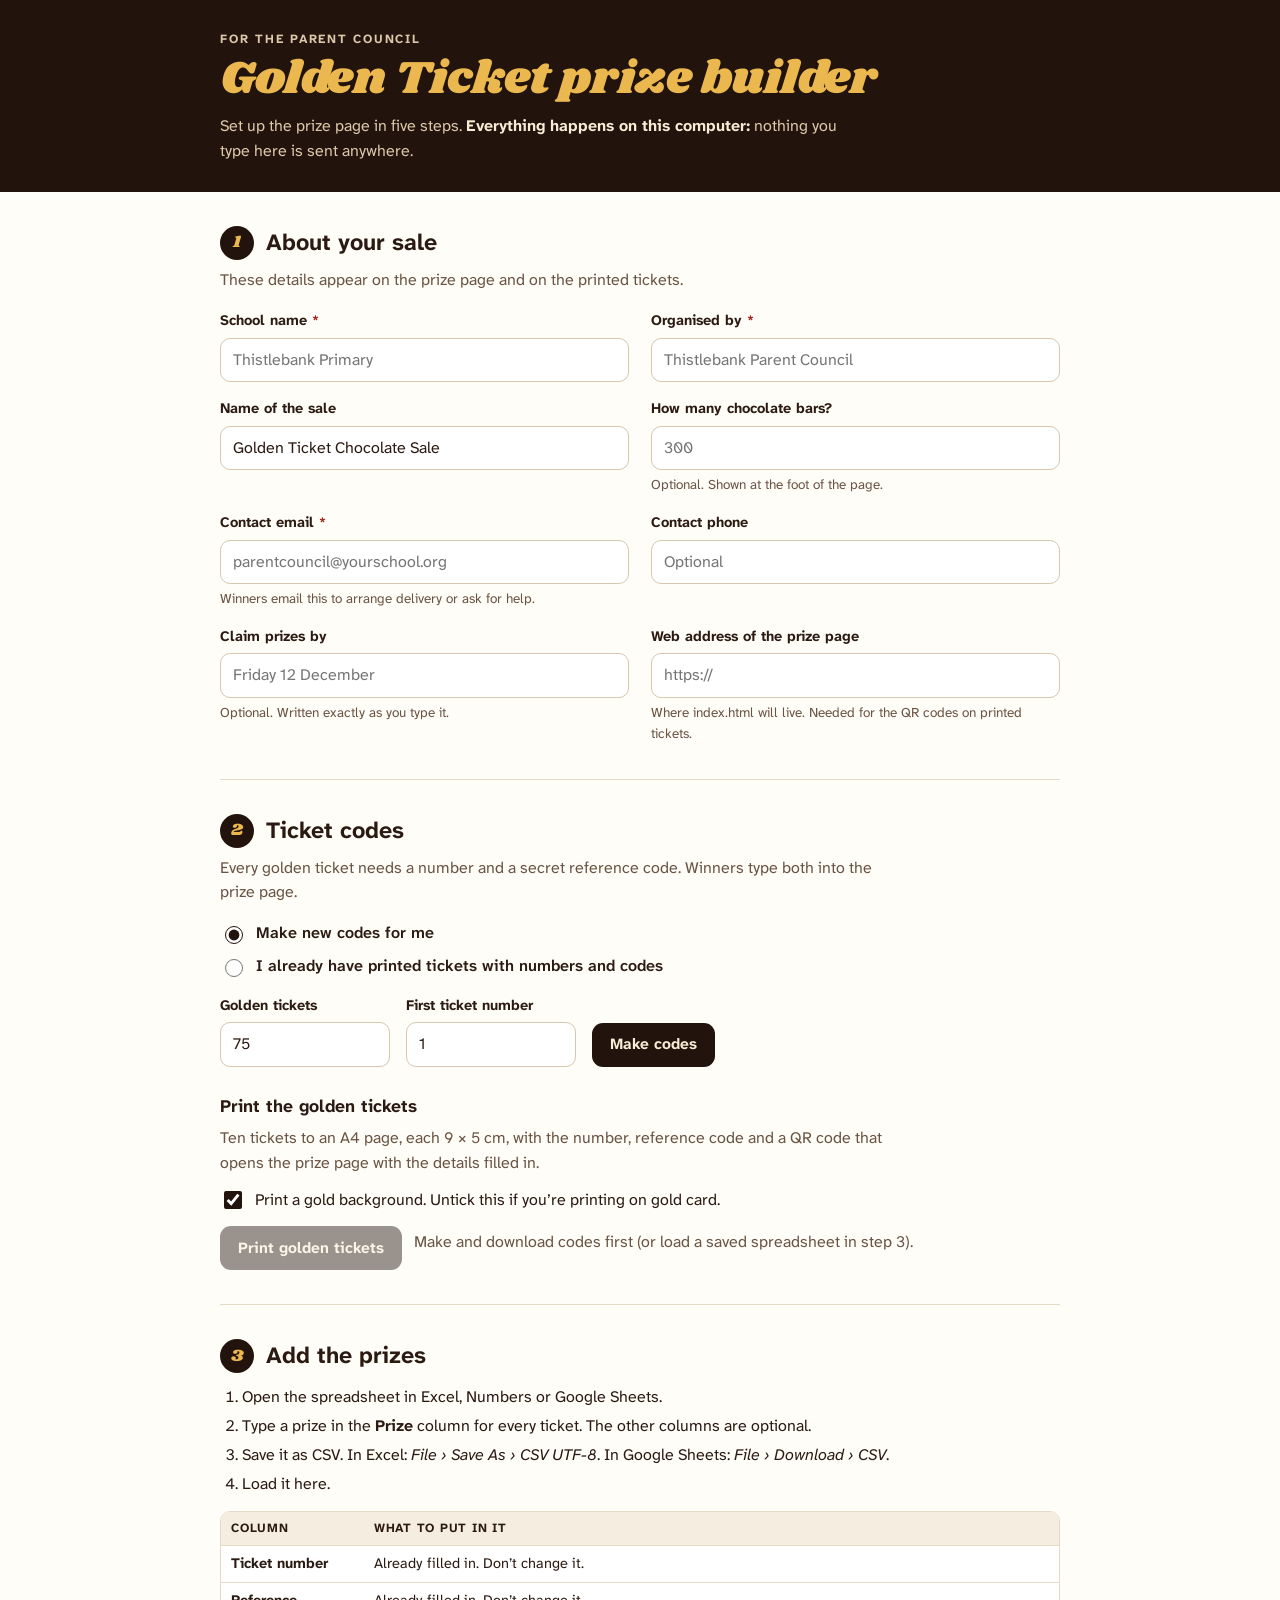
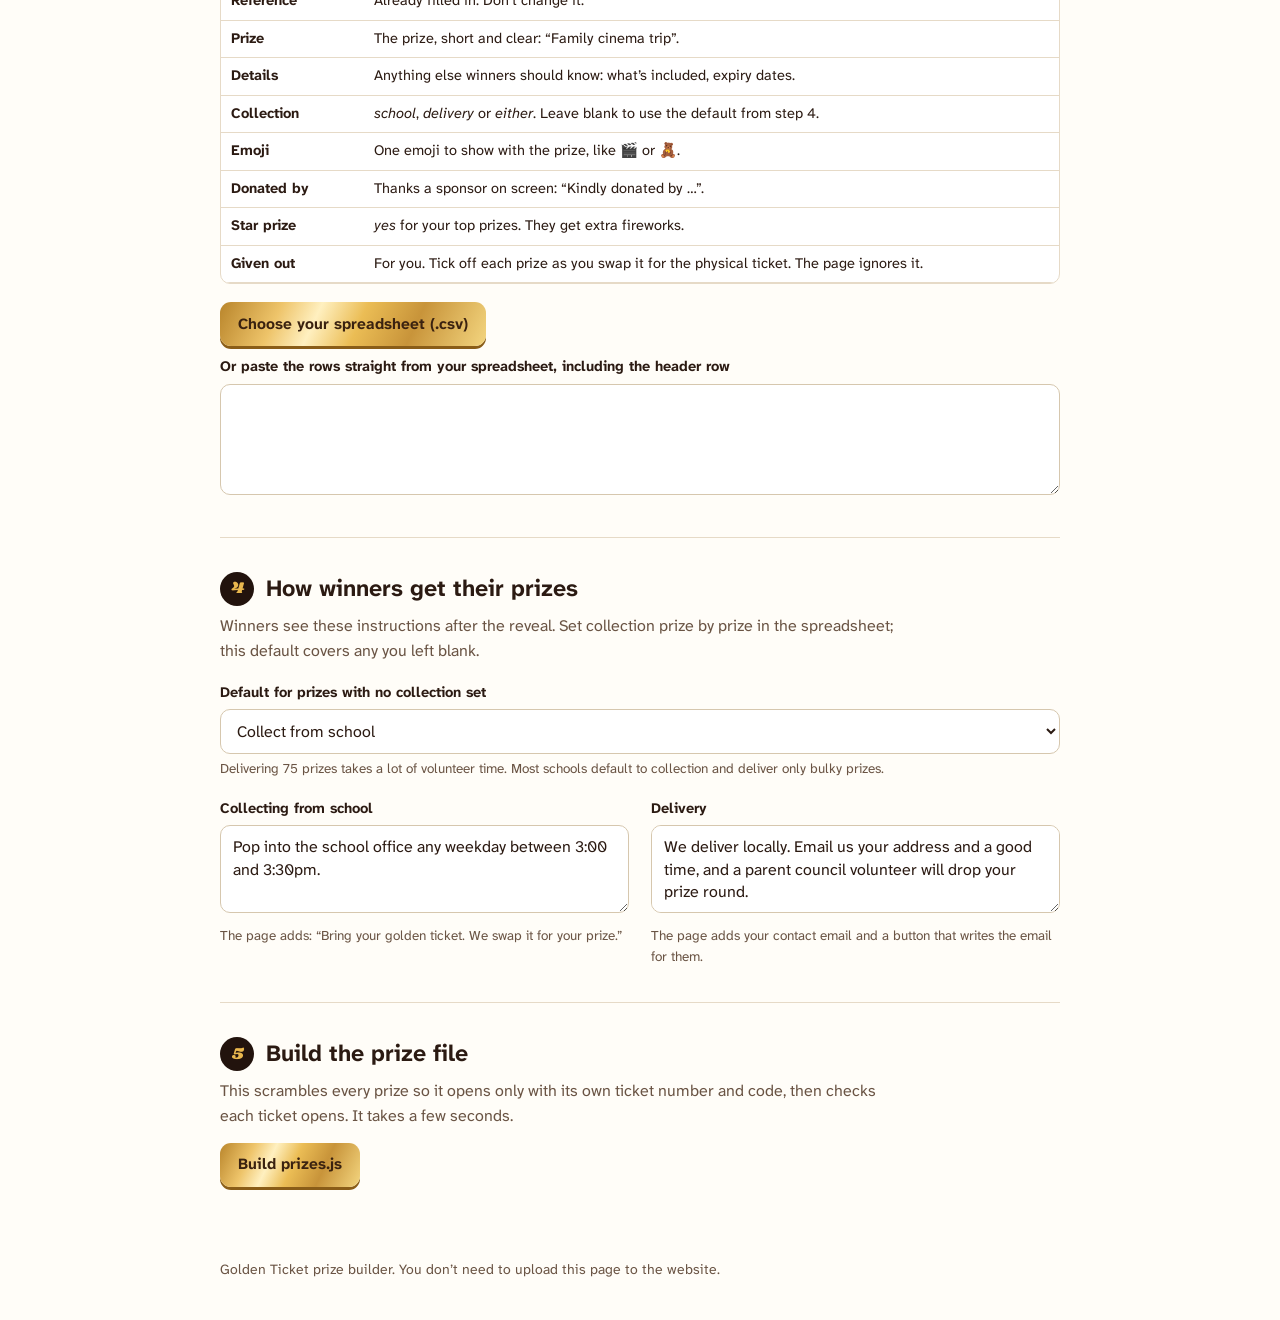
==== golden-ticket/admin.html @ 1c59f761 "Add golden ticket prize page for the chocolate sale fundraiser Winners enter their name, ticket numb" ====
<!doctype html>
<html lang="en-GB">
<head>
<meta charset="utf-8">
<meta name="viewport" content="width=device-width, initial-scale=1">
<title>Golden Ticket Prize Builder</title>
<meta name="robots" content="noindex">
<link rel="icon" href="data:image/svg+xml,%3Csvg xmlns='http://www.w3.org/2000/svg' viewBox='0 0 32 32'%3E%3Crect x='1' y='8' width='30' height='16' rx='3' fill='%23eab84e'/%3E%3Cpath d='M22 9v14' stroke='%235a330c' stroke-width='1.5' stroke-dasharray='2 2'/%3E%3C/svg%3E">
<link rel="preconnect" href="https://fonts.googleapis.com">
<link rel="preconnect" href="https://fonts.gstatic.com" crossorigin>
<link rel="stylesheet" href="https://fonts.googleapis.com/css2?family=Atkinson+Hyperlegible+Mono:wght@400;600&family=Atkinson+Hyperlegible+Next:wght@400;600;700&family=Shrikhand&display=swap">
<style>
  :root {
    color-scheme: light;
    --ink: #2b1a12;
    --ink-2: #6a5444;
    --line: #e6dac7;
    --paper: #fffdf8;
    --panel: #f5eddf;
    --cocoa: #22130d;
    --gold: #eab84e;
    --cream: #f8ecd4;
    --ok: #17705e;
    --bad: #a3261a;
    --warn: #875400;
    --foil: linear-gradient(115deg, #b9852b 0%, #eec46a 22%, #fff0c0 36%, #ebbd55 52%, #c8943a 72%, #f3d57f 100%);
    --font-display: "Shrikhand", "Cooper Black", Georgia, serif;
    --font-body: "Atkinson Hyperlegible Next", "Atkinson Hyperlegible", system-ui, -apple-system, "Segoe UI", Roboto, sans-serif;
    --font-mono: "Atkinson Hyperlegible Mono", ui-monospace, "SF Mono", Menlo, Consolas, monospace;
  }
  [hidden] { display: none !important; }
  * { box-sizing: border-box; }
  body { margin: 0; background: var(--paper); color: var(--ink); font: 400 16px/1.55 var(--font-body); -webkit-font-smoothing: antialiased; }
  .wrap { max-width: 880px; margin: 0 auto; padding-inline: 20px; }
  :focus-visible { outline: 3px solid #b8862b; outline-offset: 2px; }
  a { color: inherit; }

  .top { background: var(--cocoa); color: var(--cream); padding-block: 30px 28px; }
  .kicker { margin: 0; font-size: 12.5px; font-weight: 700; letter-spacing: 0.14em; text-transform: uppercase; color: var(--gold); }
  h1 { margin: 6px 0 10px; font: 400 clamp(2rem, 5.5vw, 2.9rem)/1.05 var(--font-display); color: var(--gold); }
  .top p { margin: 0; max-width: 62ch; color: #dcc9aa; }
  .top strong { color: var(--cream); }

  .step { padding-block: 34px; border-bottom: 1px solid var(--line); }
  .step:last-of-type { border-bottom: 0; }
  .step h2 { display: flex; align-items: center; gap: 12px; margin: 0 0 8px; font: 700 1.45rem/1.2 var(--font-body); }
  .num { flex: none; display: inline-grid; place-items: center; width: 34px; height: 34px; border-radius: 50%; background: var(--cocoa); color: var(--gold); font: 400 17px/1 var(--font-display); }
  .step > p, .intro-text { margin: 0 0 12px; max-width: 68ch; color: var(--ink-2); }
  h3 { margin: 26px 0 6px; font-size: 1.1rem; }

  .grid2 { display: grid; grid-template-columns: repeat(auto-fit, minmax(min(100%, 300px), 1fr)); gap: 16px 22px; margin-top: 18px; }
  .field { display: block; }
  .field > span { display: block; margin-bottom: 5px; font-size: 14.5px; font-weight: 700; }
  .field small { display: block; margin-top: 5px; font-size: 13.5px; color: var(--ink-2); }
  .req { color: var(--bad); }
  input[type="text"], input[type="email"], input[type="number"], input[type="url"], select, textarea {
    width: 100%;
    padding: 10px 12px;
    border: 1.5px solid #d6c7ae;
    border-radius: 10px;
    background: #fff;
    color: var(--ink);
    font: 400 16px/1.4 var(--font-body);
  }
  textarea { min-height: 88px; resize: vertical; }
  input:focus, select:focus, textarea:focus { outline: none; border-color: var(--cocoa); box-shadow: 0 0 0 3px rgba(184, 134, 43, 0.3); }
  .inline { display: flex; flex-wrap: wrap; align-items: flex-end; gap: 12px 16px; margin-top: 16px; }
  .inline .field { width: 170px; }

  .choice { display: grid; gap: 8px; margin-top: 16px; }
  .choice label { display: flex; align-items: center; gap: 10px; font-weight: 600; cursor: pointer; }
  .choice input { width: 18px; height: 18px; accent-color: var(--cocoa); }
  .check { display: flex; align-items: flex-start; gap: 10px; margin-top: 12px; cursor: pointer; }
  .check input { width: 18px; height: 18px; margin-top: 3px; accent-color: var(--cocoa); }

  .btn {
    display: inline-flex;
    align-items: center;
    justify-content: center;
    gap: 8px;
    min-height: 44px;
    padding: 10px 18px;
    border: 0;
    border-radius: 11px;
    font: 700 15.5px/1.2 var(--font-body);
    cursor: pointer;
  }
  .btn-gold { background: var(--foil); color: #3a2210; box-shadow: 0 3px 0 #8a5d18; }
  .btn-gold:active { transform: translateY(2px); box-shadow: 0 1px 0 #8a5d18; }
  .btn-dark { background: var(--cocoa); color: var(--cream); }
  .btn-plain { background: #fff; color: var(--ink); border: 1.5px solid #d6c7ae; }
  .btn[disabled] { opacity: 0.45; cursor: not-allowed; box-shadow: none; transform: none; }
  .btn-row { display: flex; flex-wrap: wrap; align-items: center; gap: 10px 12px; margin-top: 14px; }

  .callout { margin-top: 14px; padding: 12px 14px; border-radius: 10px; font-size: 15px; max-width: 70ch; }
  .callout p { margin: 0; }
  .callout p + p { margin-top: 6px; }
  .callout-warn { background: #fff3d1; border: 1px solid #efd17f; }
  .callout-ok { background: #e3f4ee; border: 1px solid #a9dccb; color: #0f4d40; }
  .callout-bad { background: #fde8e4; border: 1px solid #f2b3a8; color: #7c1d12; }
  .callout ul { margin: 6px 0 0; padding-left: 20px; }

  .codes-preview { display: flex; flex-wrap: wrap; gap: 6px; margin-top: 12px; }
  .codes-preview span { padding: 4px 9px; border-radius: 7px; background: var(--panel); font: 600 14px/1.3 var(--font-mono); letter-spacing: 0.04em; }

  .howto { margin: 12px 0 0; padding-left: 22px; max-width: 68ch; }
  .howto li + li { margin-top: 4px; }
  .table-wrap { margin-top: 14px; overflow: auto; max-height: 420px; border: 1px solid var(--line); border-radius: 10px; background: #fff; }
  table { width: 100%; border-collapse: collapse; font-size: 14.5px; }
  th, td { padding: 7px 10px; text-align: left; vertical-align: top; border-bottom: 1px solid var(--line); }
  th { position: sticky; top: 0; z-index: 1; background: var(--panel); font-size: 12.5px; letter-spacing: 0.06em; text-transform: uppercase; }
  td.code { font-family: var(--font-mono); white-space: nowrap; }
  td.muted { color: var(--ink-2); }
  .cols td:first-child { font-weight: 700; white-space: nowrap; }
  .loader { display: grid; gap: 10px; margin-top: 18px; }
  .file-btn { position: relative; overflow: hidden; }
  .file-btn input { position: absolute; inset: 0; opacity: 0; cursor: pointer; }
  .problems { margin: 10px 0 0; padding-left: 20px; font-size: 15px; }
  .problems li.error { color: var(--bad); }
  .problems li.warning { color: var(--warn); }
  .problems li + li { margin-top: 3px; }

  .progress { height: 10px; margin-top: 16px; border-radius: 999px; background: #efe4d1; overflow: hidden; max-width: 460px; }
  .progress div { width: 0; height: 100%; background: var(--foil); transition: width 0.15s linear; }
  .status { margin: 10px 0 0; font-weight: 600; }
  .try { display: flex; flex-wrap: wrap; align-items: flex-end; gap: 10px 12px; margin-top: 10px; }
  .try .field { width: 150px; }
  .try-result { margin: 10px 0 0; font-weight: 600; }
  .foot { padding-block: 26px 40px; color: var(--ink-2); font-size: 14px; }
</style>
</head>
<body>
<header class="top">
  <div class="wrap">
    <p class="kicker">For the parent council</p>
    <h1>Golden Ticket prize builder</h1>
    <p>Set up the prize page in five steps. <strong>Everything happens on this computer:</strong> nothing you type here is sent anywhere.</p>
  </div>
</header>

<main class="wrap">
  <section class="step" aria-labelledby="h-sale">
    <h2 id="h-sale"><span class="num">1</span>About your sale</h2>
    <p>These details appear on the prize page and on the printed tickets.</p>
    <div class="grid2">
      <label class="field"><span>School name <b class="req">*</b></span><input type="text" id="s-schoolName" placeholder="Thistlebank Primary"></label>
      <label class="field"><span>Organised by <b class="req">*</b></span><input type="text" id="s-organiser" placeholder="Thistlebank Parent Council"></label>
      <label class="field"><span>Name of the sale</span><input type="text" id="s-eventName" placeholder="Golden Ticket Chocolate Sale"></label>
      <label class="field"><span>How many chocolate bars?</span><input type="number" id="s-totalBars" min="0" step="1" placeholder="300"><small>Optional. Shown at the foot of the page.</small></label>
      <label class="field"><span>Contact email <b class="req">*</b></span><input type="email" id="s-contactEmail" placeholder="parentcouncil@yourschool.org"><small>Winners email this to arrange delivery or ask for help.</small></label>
      <label class="field"><span>Contact phone</span><input type="text" id="s-contactPhone" placeholder="Optional"></label>
      <label class="field"><span>Claim prizes by</span><input type="text" id="s-claimBy" placeholder="Friday 12 December"><small>Optional. Written exactly as you type it.</small></label>
      <label class="field"><span>Web address of the prize page</span><input type="url" id="s-pageUrl" placeholder="https://"><small>Where index.html will live. Needed for the QR codes on printed tickets.</small></label>
    </div>
  </section>

  <section class="step" aria-labelledby="h-codes">
    <h2 id="h-codes"><span class="num">2</span>Ticket codes</h2>
    <p>Every golden ticket needs a number and a secret reference code. Winners type both into the prize page.</p>
    <div class="choice" role="radiogroup" aria-label="Ticket codes">
      <label><input type="radio" name="codes-mode" value="new" checked> Make new codes for me</label>
      <label><input type="radio" name="codes-mode" value="have"> I already have printed tickets with numbers and codes</label>
    </div>

    <div id="codes-new">
      <div class="inline">
        <label class="field"><span>Golden tickets</span><input type="number" id="codes-count" min="1" max="2000" step="1" value="75"></label>
        <label class="field"><span>First ticket number</span><input type="number" id="codes-first" min="0" step="1" value="1"></label>
        <button type="button" class="btn btn-dark" id="make-codes">Make codes</button>
      </div>
      <div class="callout callout-warn" id="remake-warning" hidden>
        <p><strong>You’ve already saved a set of codes.</strong> New codes won’t match any tickets printed from the old ones.</p>
      </div>
      <div id="codes-made" hidden>
        <p class="status" id="codes-summary"></p>
        <div class="codes-preview" id="codes-preview"></div>
        <div class="callout callout-warn">
          <p><strong>Download the spreadsheet now and keep two copies somewhere private</strong> (not on the website). It is the only record of which code belongs to which ticket. Lose it, and the printed tickets can’t be matched to prizes.</p>
        </div>
        <div class="btn-row"><button type="button" class="btn btn-gold" id="download-codes">Download the spreadsheet</button></div>
      </div>
    </div>

    <div id="codes-have" hidden>
      <p class="intro-text">Make a spreadsheet with one row per ticket: its number and its reference code, exactly as printed. This blank one has the right columns.</p>
      <div class="btn-row"><button type="button" class="btn btn-plain" id="download-blank">Download a blank spreadsheet</button></div>
    </div>

    <h3>Print the golden tickets</h3>
    <p class="intro-text">Ten tickets to an A4 page, each 9 × 5 cm, with the number, reference code and a QR code that opens the prize page with the details filled in.</p>
    <label class="check"><input type="checkbox" id="print-gold" checked> <span>Print a gold background. Untick this if you’re printing on gold card.</span></label>
    <div class="btn-row">
      <button type="button" class="btn btn-dark" id="print-btn" disabled>Print golden tickets</button>
      <span class="intro-text" id="print-hint">Make and download codes first (or load a saved spreadsheet in step 3).</span>
    </div>
  </section>

  <section class="step" aria-labelledby="h-prizes">
    <h2 id="h-prizes"><span class="num">3</span>Add the prizes</h2>
    <ol class="howto">
      <li>Open the spreadsheet in Excel, Numbers or Google Sheets.</li>
      <li>Type a prize in the <strong>Prize</strong> column for every ticket. The other columns are optional.</li>
      <li>Save it as CSV. In Excel: <em>File › Save As › CSV UTF-8</em>. In Google Sheets: <em>File › Download › CSV</em>.</li>
      <li>Load it here.</li>
    </ol>
    <div class="table-wrap" style="max-height:none">
      <table class="cols">
        <thead><tr><th>Column</th><th>What to put in it</th></tr></thead>
        <tbody>
          <tr><td>Ticket number</td><td>Already filled in. Don’t change it.</td></tr>
          <tr><td>Reference</td><td>Already filled in. Don’t change it.</td></tr>
          <tr><td>Prize</td><td>The prize, short and clear: “Family cinema trip”.</td></tr>
          <tr><td>Details</td><td>Anything else winners should know: what’s included, expiry dates.</td></tr>
          <tr><td>Collection</td><td><em>school</em>, <em>delivery</em> or <em>either</em>. Leave blank to use the default from step 4.</td></tr>
          <tr><td>Emoji</td><td>One emoji to show with the prize, like 🎬 or 🧸.</td></tr>
          <tr><td>Donated by</td><td>Thanks a sponsor on screen: “Kindly donated by …”.</td></tr>
          <tr><td>Star prize</td><td><em>yes</em> for your top prizes. They get extra fireworks.</td></tr>
          <tr><td>Given out</td><td>For you. Tick off each prize as you swap it for the physical ticket. The page ignores it.</td></tr>
        </tbody>
      </table>
    </div>
    <div class="loader">
      <div class="btn-row" style="margin-top:0">
        <span class="btn btn-gold file-btn">Choose your spreadsheet (.csv)<input type="file" id="sheet-file" accept=".csv,.tsv,.txt,text/csv,text/plain"></span>
        <span class="intro-text" id="sheet-name" style="margin:0"></span>
      </div>
      <label class="field"><span>Or paste the rows straight from your spreadsheet, including the header row</span><textarea id="sheet-paste" rows="4" spellcheck="false"></textarea></label>
    </div>
    <div id="sheet-report" hidden>
      <div class="callout" id="sheet-summary"></div>
      <ul class="problems" id="sheet-problems"></ul>
      <div class="table-wrap">
        <table>
          <thead><tr><th>No.</th><th>Reference</th><th>Prize</th><th>Collection</th><th>Extras</th></tr></thead>
          <tbody id="sheet-rows"></tbody>
        </table>
      </div>
    </div>
  </section>

  <section class="step" aria-labelledby="h-collect">
    <h2 id="h-collect"><span class="num">4</span>How winners get their prizes</h2>
    <p>Winners see these instructions after the reveal. Set collection prize by prize in the spreadsheet; this default covers any you left blank.</p>
    <div class="grid2">
      <label class="field"><span>Default for prizes with no collection set</span>
        <select id="s-defaultCollection">
          <option value="school">Collect from school</option>
          <option value="delivery">We deliver</option>
          <option value="either">Winner chooses</option>
        </select>
        <small>Delivering 75 prizes takes a lot of volunteer time. Most schools default to collection and deliver only bulky prizes.</small>
      </label>
    </div>
    <div class="grid2">
      <label class="field"><span>Collecting from school</span><textarea id="s-schoolCollection"></textarea><small>The page adds: “Bring your golden ticket. We swap it for your prize.”</small></label>
      <label class="field"><span>Delivery</span><textarea id="s-delivery"></textarea><small>The page adds your contact email and a button that writes the email for them.</small></label>
    </div>
  </section>

  <section class="step" aria-labelledby="h-build">
    <h2 id="h-build"><span class="num">5</span>Build the prize file</h2>
    <p>This scrambles every prize so it opens only with its own ticket number and code, then checks each ticket opens. It takes a few seconds.</p>
    <div class="btn-row"><button type="button" class="btn btn-gold" id="build-btn">Build prizes.js</button></div>
    <div class="callout callout-bad" id="build-issues" hidden></div>
    <div class="progress" id="build-progress" hidden><div id="build-bar"></div></div>
    <p class="status" id="build-status" role="status"></p>
    <div id="build-done" hidden>
      <div class="btn-row"><button type="button" class="btn btn-dark" id="download-prizes">Download prizes.js</button></div>
      <h3>Then</h3>
      <ol class="howto">
        <li>Upload <strong>prizes.js</strong> to your website, next to <strong>index.html</strong> and <strong>core.js</strong>, replacing the old one.</li>
        <li>Open the prize page and try two or three real tickets before they go into the bars.</li>
        <li>Keep the spreadsheet private. Never upload it.</li>
      </ol>
      <h3>Try a ticket against this file</h3>
      <div class="try">
        <label class="field"><span>Ticket number</span><input type="text" id="try-number"></label>
        <label class="field"><span>Reference</span><input type="text" id="try-ref"></label>
        <button type="button" class="btn btn-plain" id="try-btn">Check</button>
      </div>
      <p class="try-result" id="try-result" role="status"></p>
    </div>
  </section>
</main>
<footer class="foot wrap">Golden Ticket prize builder. You don’t need to upload this page to the website.</footer>

<script src="core.js"></script>
<script src="vendor/qrcode.js"></script>
<script src="prizes.js"></script>
<script>
(function () {
  'use strict';

  var GT = window.GoldenTicket;
  var $ = function (id) { return document.getElementById(id); };
  var KEYS = ['schoolName', 'organiser', 'eventName', 'totalBars', 'contactEmail', 'contactPhone', 'claimBy', 'pageUrl', 'defaultCollection', 'schoolCollection', 'delivery'];
  var DEFAULTS = {
    eventName: 'Golden Ticket Chocolate Sale',
    defaultCollection: 'school',
    schoolCollection: 'Pop into the school office any weekday between 3:00 and 3:30pm.',
    delivery: 'We deliver locally. Email us your address and a good time, and a parent council volunteer will drop your prize round.'
  };
  var COLLECTION_LABELS = { school: 'School', delivery: 'Delivery', either: 'Winner chooses' };
  var state = { generated: null, generatedSaved: false, sheet: null, printSource: null, built: null, remakeArmed: false };

  function esc(value) {
    return String(value == null ? '' : value).replace(/[&<>"']/g, function (c) {
      return { '&': '&amp;', '<': '&lt;', '>': '&gt;', '"': '&quot;', "'": '&#39;' }[c];
    });
  }

  function download(filename, text, type) {
    var url = URL.createObjectURL(new Blob([text], { type: type }));
    var a = document.createElement('a');
    a.href = url;
    a.download = filename;
    document.body.appendChild(a);
    a.click();
    a.remove();
    setTimeout(function () { URL.revokeObjectURL(url); }, 4000);
  }

  function today() { return new Date().toISOString().slice(0, 10); }

  // ---- Step 1 and 4: settings (remembered on this computer for next time) ----------------
  function readSettings() {
    var s = {};
    KEYS.forEach(function (k) {
      var v = $('s-' + k).value.trim();
      if (k === 'totalBars') v = v ? Math.max(0, parseInt(v, 10) || 0) : '';
      s[k] = v;
    });
    return s;
  }

  function loadSettings() {
    var saved = null;
    try { saved = JSON.parse(window.localStorage.getItem('gt-admin.settings') || 'null'); } catch (e) { saved = null; }
    var live = window.GOLDEN_TICKET_DATA && !window.GOLDEN_TICKET_DATA.demo ? window.GOLDEN_TICKET_DATA.settings : null;
    var source = saved || live || {};
    KEYS.forEach(function (k) {
      var v = source[k];
      $('s-' + k).value = v != null && v !== '' ? v : (DEFAULTS[k] || '');
    });
  }

  KEYS.forEach(function (k) {
    $('s-' + k).addEventListener('input', function () {
      try { window.localStorage.setItem('gt-admin.settings', JSON.stringify(readSettings())); } catch (e) { /* ignore */ }
      resetBuild();
      updatePrint();
    });
  });

  // ---- Step 2: codes and printing ---------------------------------------------------------
  Array.prototype.forEach.call(document.querySelectorAll('input[name="codes-mode"]'), function (radio) {
    radio.addEventListener('change', function () {
      var mode = document.querySelector('input[name="codes-mode"]:checked').value;
      $('codes-new').hidden = mode !== 'new';
      $('codes-have').hidden = mode !== 'have';
    });
  });

  $('make-codes').addEventListener('click', function () {
    var count = parseInt($('codes-count').value, 10);
    var first = parseInt($('codes-first').value, 10);
    if (!(count >= 1 && count <= 2000)) { $('codes-count').focus(); return; }
    if (!(first >= 0)) first = 1;
    if (state.generatedSaved && !state.remakeArmed) {
      state.remakeArmed = true;
      $('remake-warning').hidden = false;
      $('make-codes').textContent = 'Make new codes anyway';
      return;
    }
    state.remakeArmed = false;
    $('remake-warning').hidden = true;
    $('make-codes').textContent = 'Make codes';
    state.generated = GT.makeTickets(count, first);
    state.generatedSaved = false;
    if (state.printSource === 'generated') state.printSource = null;
    var last = state.generated[state.generated.length - 1];
    $('codes-summary').textContent = count + ' codes made, for tickets No. ' + first + ' to No. ' + last.number + '.';
    $('codes-preview').innerHTML = state.generated.slice(0, 6).map(function (t) {
      return '<span>No. ' + esc(t.number) + ' · ' + esc(GT.displayRef(t.reference)) + '</span>';
    }).join('') + (count > 6 ? '<span>…</span>' : '');
    $('codes-made').hidden = false;
    updatePrint();
  });

  $('download-codes').addEventListener('click', function () {
    if (!state.generated) return;
    download('golden-ticket-codes-' + today() + '.csv', GT.templateCsv(state.generated), 'text/csv;charset=utf-8');
    state.generatedSaved = true;
    state.printSource = 'generated';
    updatePrint();
  });

  $('download-blank').addEventListener('click', function () {
    download('golden-ticket-prizes.csv', GT.templateCsv([]), 'text/csv;charset=utf-8');
  });

  function printableTickets() {
    if (state.printSource === 'sheet' && state.sheet && state.sheet.codes.length) return state.sheet.codes;
    if (state.printSource === 'generated' && state.generated) return state.generated;
    return null;
  }

  function updatePrint() {
    var tickets = printableTickets();
    $('print-btn').disabled = !tickets;
    $('print-btn').textContent = tickets ? 'Print ' + tickets.length + ' golden tickets' : 'Print golden tickets';
    var url = $('s-pageUrl').value.trim();
    if (!tickets) {
      $('print-hint').textContent = state.generated && !state.generatedSaved
        ? 'Download the spreadsheet first, so the printed codes are saved.'
        : 'Make and download codes first (or load a saved spreadsheet in step 3).';
    } else {
      $('print-hint').textContent = (state.printSource === 'sheet' ? 'Using the spreadsheet loaded in step 3. ' : '') +
        (/^https:\/\//i.test(url) ? 'QR codes will open ' + url : 'Add the prize page address in step 1 to print QR codes.');
    }
  }

  function qrSvg(text) {
    var qr = window.qrcode(0, 'M');
    qr.addData(text);
    qr.make();
    var n = qr.getModuleCount();
    var d = '';
    for (var r = 0; r < n; r++) {
      for (var c = 0; c < n; c++) if (qr.isDark(r, c)) d += 'M' + c + ' ' + r + 'h1v1h-1z';
    }
    var q = 3;
    return '<svg xmlns="http://www.w3.org/2000/svg" viewBox="' + -q + ' ' + -q + ' ' + (n + 2 * q) + ' ' + (n + 2 * q) + '" shape-rendering="crispEdges">' +
      '<rect x="' + -q + '" y="' + -q + '" width="' + (n + 2 * q) + '" height="' + (n + 2 * q) + '" fill="#fff"/><path d="' + d + '" fill="#000"/></svg>';
  }

  var PRINT_CSS = [
    '@page { size: A4 portrait; margin: 10mm; }',
    '* { box-sizing: border-box; }',
    'body { margin: 0; background: #e9e4dc; color: #3b2208; font-family: "Atkinson Hyperlegible Next", Arial, sans-serif; }',
    '.bar { position: sticky; top: 0; z-index: 2; display: flex; flex-wrap: wrap; align-items: center; gap: 10px 16px; padding: 12px 18px; background: #22130d; color: #f8ecd4; font-size: 15px; }',
    '.bar p { margin: 0; flex: 1 1 380px; }',
    '.bar button { padding: 10px 18px; border: 0; border-radius: 10px; background: #eab84e; color: #3a2210; font: 700 15px sans-serif; cursor: pointer; }',
    '.page { width: 210mm; min-height: 297mm; margin: 14px auto; padding: 10mm; background: #fff; box-shadow: 0 2px 10px rgba(0,0,0,.15); }',
    '.grid { display: grid; grid-template-columns: 90mm 90mm; grid-auto-rows: 50mm; column-gap: 10mm; row-gap: 6mm; }',
    '.t { display: flex; overflow: hidden; border: 0.3mm dashed #8f7d63; -webkit-print-color-adjust: exact; print-color-adjust: exact; }',
    '.gold .t { background: linear-gradient(115deg, #d4a23c, #f6dc8e 30%, #e5b44f 55%, #f3d882 80%, #cc9a36); }',
    '.t-main { flex: 1; min-width: 0; display: flex; flex-direction: column; justify-content: space-between; padding: 3.2mm 2.5mm 3mm 4mm; }',
    '.t p { margin: 0; }',
    '.t-school { font-size: 6.5pt; font-weight: 700; letter-spacing: .14em; text-transform: uppercase; white-space: nowrap; overflow: hidden; text-overflow: ellipsis; }',
    '.t-title { font: 400 19pt/1 "Shrikhand", "Cooper Black", Georgia, serif; color: #5a330c; }',
    '.t-msg { font-size: 7.5pt; line-height: 1.25; }',
    '.t-ref { display: flex; align-items: baseline; gap: 2mm; white-space: nowrap; }',
    '.t-label { font-size: 5.8pt; font-weight: 700; letter-spacing: .13em; text-transform: uppercase; }',
    '.t-code { font: 600 13pt/1 "Atkinson Hyperlegible Mono", "Courier New", monospace; letter-spacing: .06em; }',
    '.t-url { font-size: 6.5pt; line-height: 1.25; overflow-wrap: anywhere; }',
    '.t-keep { font-size: 6pt; font-weight: 700; }',
    '.t-stub { flex: none; width: 24mm; display: flex; flex-direction: column; align-items: center; justify-content: center; gap: 1.2mm; padding: 2mm 1.5mm; border-left: 0.4mm dotted #6d4c1f; text-align: center; }',
    '.t-no { font: 600 17pt/1 "Atkinson Hyperlegible Mono", "Courier New", monospace; }',
    '.t-qr { width: 18mm; height: 18mm; }',
    '.t-qr svg { width: 100%; height: 100%; display: block; }',
    '@media print { body { background: none; } .bar { display: none; } .page { width: auto; min-height: 0; margin: 0; padding: 0; box-shadow: none; break-after: page; } .page:last-child { break-after: auto; } }'
  ].join('\n');

  function ticketSheet(tickets, s, gold) {
    var base = (s.pageUrl || '').split('#')[0].trim();
    var withQr = /^https?:\/\//i.test(base) && typeof window.qrcode === 'function';
    var shortUrl = base.replace(/^https?:\/\//i, '').replace(/\/$/, '');
    var pages = [];
    for (var i = 0; i < tickets.length; i += 10) pages.push(tickets.slice(i, i + 10));
    var html = pages.map(function (page) {
      return '<section class="page"><div class="grid">' + page.map(function (t) {
        var qr = withQr ? '<div class="t-qr">' + qrSvg(base + '#t=' + encodeURIComponent(t.number) + '&r=' + encodeURIComponent(GT.canonRef(t.reference))) + '</div>' : '';
        return '<article class="t"><div class="t-main">' +
          '<p class="t-school">' + esc(s.schoolName || '') + '</p>' +
          '<p class="t-title">Golden Ticket</p>' +
          '<p class="t-msg">Congratulations! You’ve found a golden ticket.</p>' +
          '<p class="t-ref"><span class="t-label">Reference</span><span class="t-code">' + esc(GT.displayRef(t.reference)) + '</span></p>' +
          '<p class="t-url">' + (shortUrl ? 'See your prize at <b>' + esc(shortUrl) + '</b>' : 'See your prize on the school website') + '</p>' +
          '<p class="t-keep">Keep this ticket. You’ll swap it for your prize.</p>' +
          '</div><div class="t-stub"><span class="t-label">No.</span><span class="t-no">' + esc(t.number) + '</span>' + qr + '</div></article>';
      }).join('') + '</div></section>';
    }).join('');
    return '<!doctype html><html lang="en-GB"><head><meta charset="utf-8"><title>Golden tickets to print</title>' +
      '<link rel="stylesheet" href="https://fonts.googleapis.com/css2?family=Atkinson+Hyperlegible+Mono:wght@600&family=Atkinson+Hyperlegible+Next:wght@400;700&family=Shrikhand&display=swap">' +
      '<style>' + PRINT_CSS + '</style></head><body class="' + (gold ? 'gold' : 'plain') + '">' +
      '<div class="bar"><p>' + tickets.length + ' golden tickets on ' + pages.length + ' A4 page' + (pages.length === 1 ? '' : 's') +
      '. Print at 100% scale (“Actual size”), turn on “Background graphics” for the gold, then cut along the dashed lines.</p>' +
      '<button type="button" onclick="window.print()">Print</button></div>' + html + '</body></html>';
  }

  $('print-btn').addEventListener('click', function () {
    var tickets = printableTickets();
    if (!tickets) return;
    var win = window.open('', '_blank');
    if (!win) {
      $('print-hint').textContent = 'Your browser blocked the new tab. Allow pop-ups for this page, then try again.';
      return;
    }
    win.document.open();
    win.document.write(ticketSheet(tickets, readSettings(), $('print-gold').checked));
    win.document.close();
  });

  // ---- Step 3: the prize spreadsheet ------------------------------------------------------
  function loadSheet(text, label) {
    state.sheet = GT.readPrizeSheet(text);
    if (state.sheet.codes.length) state.printSource = 'sheet';
    $('sheet-name').textContent = label ? 'Loaded: ' + label : '';
    renderSheet();
    resetBuild();
    updatePrint();
  }

  function renderSheet() {
    var sheet = state.sheet;
    var errors = sheet.problems.filter(function (p) { return p.level === 'error'; });
    var warnings = sheet.problems.filter(function (p) { return p.level === 'warning'; });
    var summary = $('sheet-summary');
    if (errors.length) {
      summary.className = 'callout callout-bad';
      summary.innerHTML = '<p><strong>' + sheet.tickets.length + ' tickets are ready, but ' + errors.length + ' row' + (errors.length === 1 ? ' needs' : 's need') +
        ' fixing.</strong> Fix them in your spreadsheet, save it as CSV again and reload it.</p>';
    } else {
      summary.className = 'callout callout-ok';
      summary.innerHTML = '<p><strong>' + sheet.tickets.length + ' tickets ready to build.</strong>' +
        (warnings.length ? ' Check the ' + warnings.length + ' note' + (warnings.length === 1 ? '' : 's') + ' below.' : '') + '</p>';
    }
    $('sheet-problems').innerHTML = sheet.problems.slice(0, 60).map(function (p) {
      return '<li class="' + p.level + '">' + (p.row ? 'Row ' + p.row + ': ' : '') + esc(p.message) + '</li>';
    }).join('') + (sheet.problems.length > 60 ? '<li>…and ' + (sheet.problems.length - 60) + ' more.</li>' : '');
    var fallback = $('s-defaultCollection').value;
    $('sheet-rows').innerHTML = sheet.tickets.map(function (t) {
      var extras = [t.emoji, t.star ? '★ Star prize' : '', t.donor ? 'Donated by ' + t.donor : ''].filter(Boolean).join(' · ');
      return '<tr><td class="code">' + esc(t.number) + '</td><td class="code">' + esc(GT.displayRef(t.reference)) + '</td><td>' + esc(t.prize) + '</td>' +
        '<td' + (t.collection ? '' : ' class="muted"') + '>' + esc(COLLECTION_LABELS[t.collection || fallback]) + (t.collection ? '' : ' (default)') + '</td>' +
        '<td>' + esc(extras) + '</td></tr>';
    }).join('');
    $('sheet-report').hidden = false;
  }

  $('sheet-file').addEventListener('change', function () {
    var file = this.files && this.files[0];
    if (!file) return;
    if (/\.(xlsx|xls|numbers|ods)$/i.test(file.name)) {
      state.sheet = { tickets: [], codes: [], problems: [{ level: 'error', row: 0, message: 'That is a spreadsheet file, not a CSV. Save it as CSV first (Excel: File › Save As › CSV UTF-8), then load the .csv file.' }] };
      $('sheet-name').textContent = 'Loaded: ' + file.name;
      renderSheet();
      resetBuild();
      this.value = '';
      return;
    }
    var reader = new FileReader();
    reader.onload = function () { loadSheet(String(reader.result), file.name); };
    reader.readAsText(file);
    this.value = '';
  });

  var pasteTimer = 0;
  $('sheet-paste').addEventListener('input', function () {
    var text = this.value;
    clearTimeout(pasteTimer);
    pasteTimer = setTimeout(function () { if (text.trim()) loadSheet(text, 'pasted rows'); }, 300);
  });
  $('s-defaultCollection').addEventListener('change', function () { if (state.sheet) renderSheet(); });

  // ---- Step 5: build ----------------------------------------------------------------------
  function resetBuild() {
    state.built = null;
    $('build-done').hidden = true;
    $('build-progress').hidden = true;
    $('build-status').textContent = '';
    $('try-result').textContent = '';
  }

  function setProgress(fraction) { $('build-bar').style.width = Math.round(fraction * 100) + '%'; }

  $('build-btn').addEventListener('click', function () {
    var s = readSettings();
    var issues = [];
    if (!s.schoolName) issues.push('Add the school name in step 1.');
    if (!s.organiser) issues.push('Add who is organising the sale in step 1.');
    if (!/^[^@\s]+@[^@\s]+\.[^@\s]+$/.test(s.contactEmail)) issues.push('Add a contact email in step 1. Winners use it to arrange delivery.');
    if (s.pageUrl && !/^https:\/\//i.test(s.pageUrl)) issues.push('The prize page address in step 1 should start with https://');
    if (!state.sheet || !state.sheet.tickets.length) issues.push('Load your prize spreadsheet in step 3.');
    else if (state.sheet.problems.some(function (p) { return p.level === 'error'; })) issues.push('Fix the rows marked in red in step 3.');
    if (!GT.isSupported()) issues.push('This browser can’t build the file. Try an up-to-date Chrome, Edge, Firefox or Safari.');
    $('build-issues').hidden = !issues.length;
    $('build-issues').innerHTML = issues.length ? '<p><strong>Before building:</strong></p><ul>' + issues.map(function (i) { return '<li>' + esc(i) + '</li>'; }).join('') + '</ul>' : '';
    if (issues.length) return;

    var tickets = state.sheet.tickets.slice();
    var button = this;
    button.disabled = true;
    resetBuild();
    $('build-progress').hidden = false;
    $('build-status').textContent = 'Scrambling the prizes…';
    GT.buildPrizeFile({
      settings: s,
      tickets: tickets,
      onProgress: function (done, total) { setProgress(0.5 * done / total); }
    }).then(function (data) {
      $('build-status').textContent = 'Checking every ticket opens…';
      return GT.checkPrizeFile(data, tickets, function (done, total) { setProgress(0.5 + 0.5 * done / total); }).then(function (failed) {
        if (failed.length) throw new Error('These tickets did not open: ' + failed.join(', '));
        state.built = data;
        $('build-status').textContent = 'Done. All ' + tickets.length + ' tickets open with their own codes, and nothing readable is left in the file.';
        $('build-done').hidden = false;
      });
    }).catch(function (err) {
      $('build-status').textContent = 'The build failed: ' + (err && err.message ? err.message : err) + '. Nothing was saved.';
    }).then(function () {
      button.disabled = false;
    });
  });

  $('download-prizes').addEventListener('click', function () {
    if (state.built) download('prizes.js', GT.prizeFileSource(state.built), 'text/javascript;charset=utf-8');
  });

  $('try-btn').addEventListener('click', function () {
    if (!state.built) return;
    GT.openTicket(state.built, $('try-number').value, $('try-ref').value).then(function (r) {
      var out = $('try-result');
      if (r.status === 'ok') {
        out.style.color = 'var(--ok)';
        out.textContent = 'Ticket ' + r.prize.number + ' opens: ' + r.prize.prize + ' (' + COLLECTION_LABELS[r.prize.collection] + ').';
      } else {
        out.style.color = 'var(--bad)';
        out.textContent = r.status === 'no-ticket' ? 'There’s no ticket with that number in this file.' : 'That reference doesn’t open this ticket.';
      }
    });
  });

  loadSettings();
  updatePrint();
})();
</script>
</body>
</html>
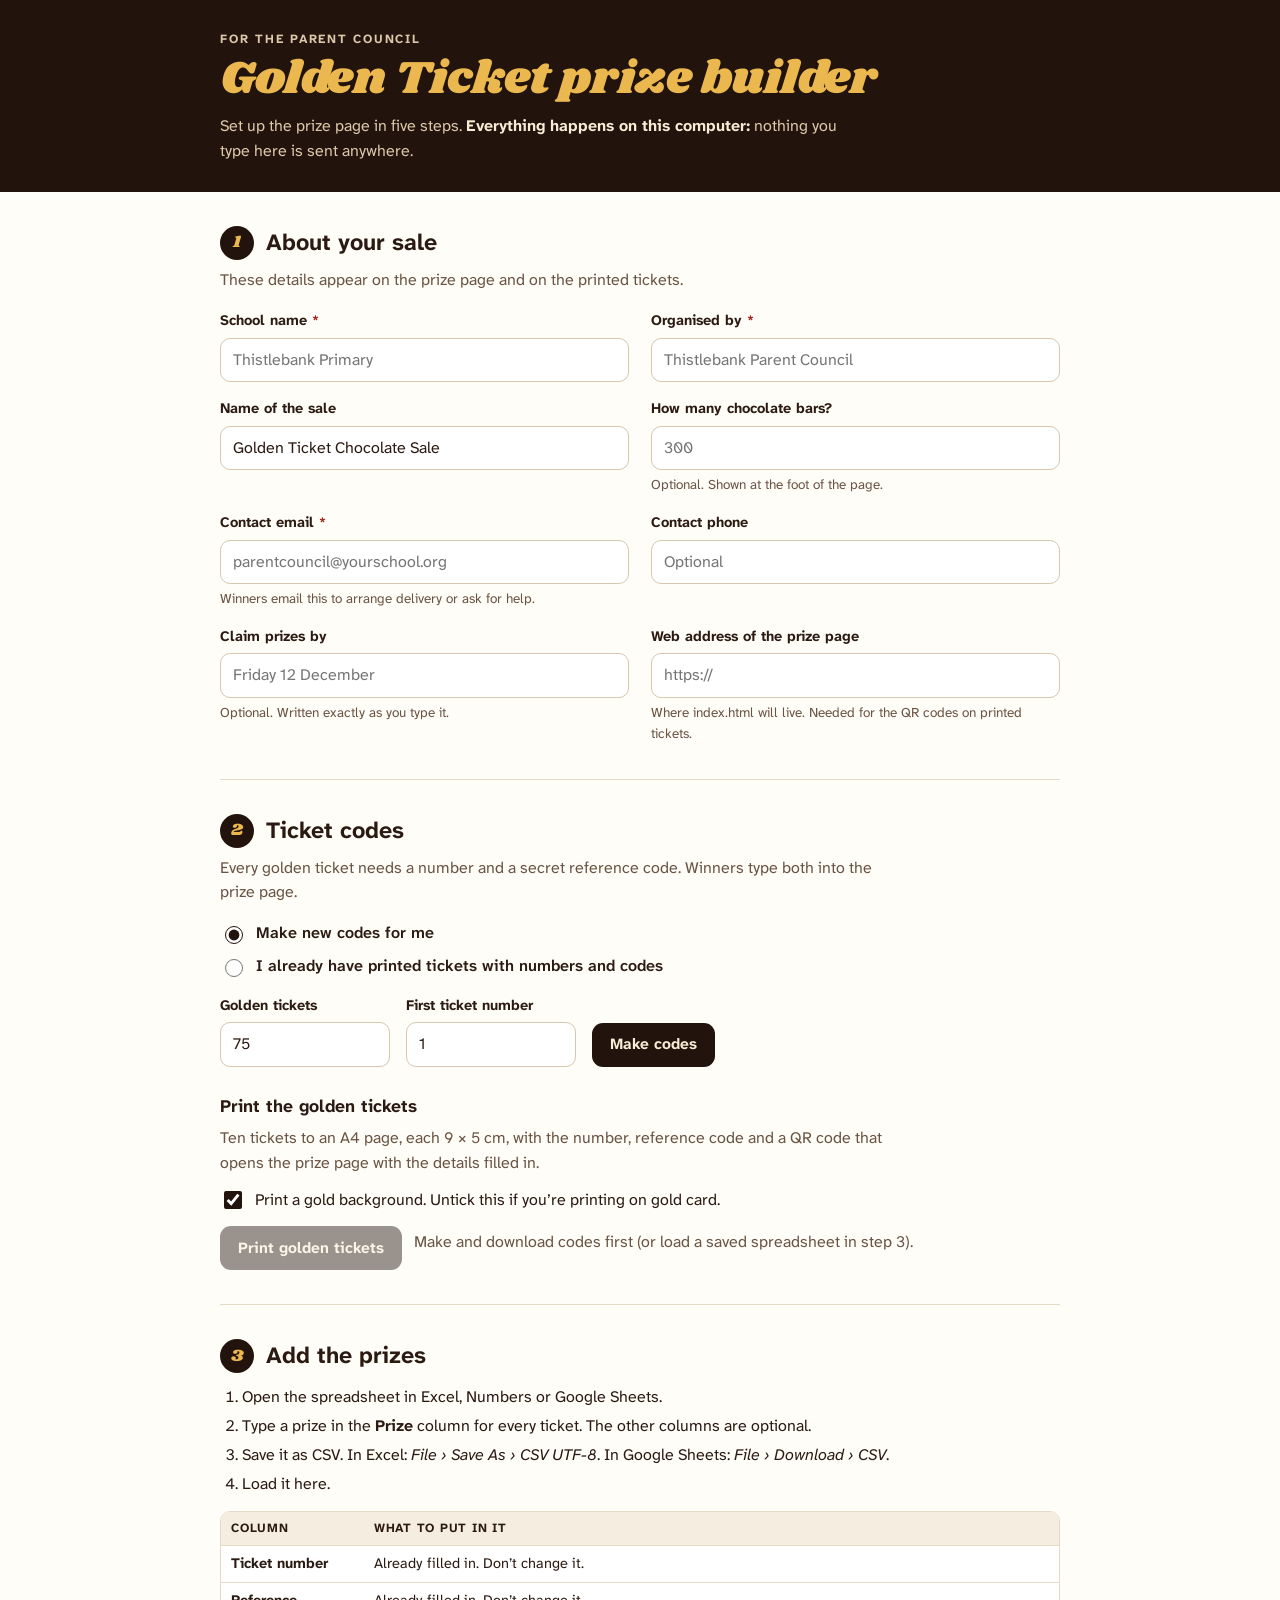
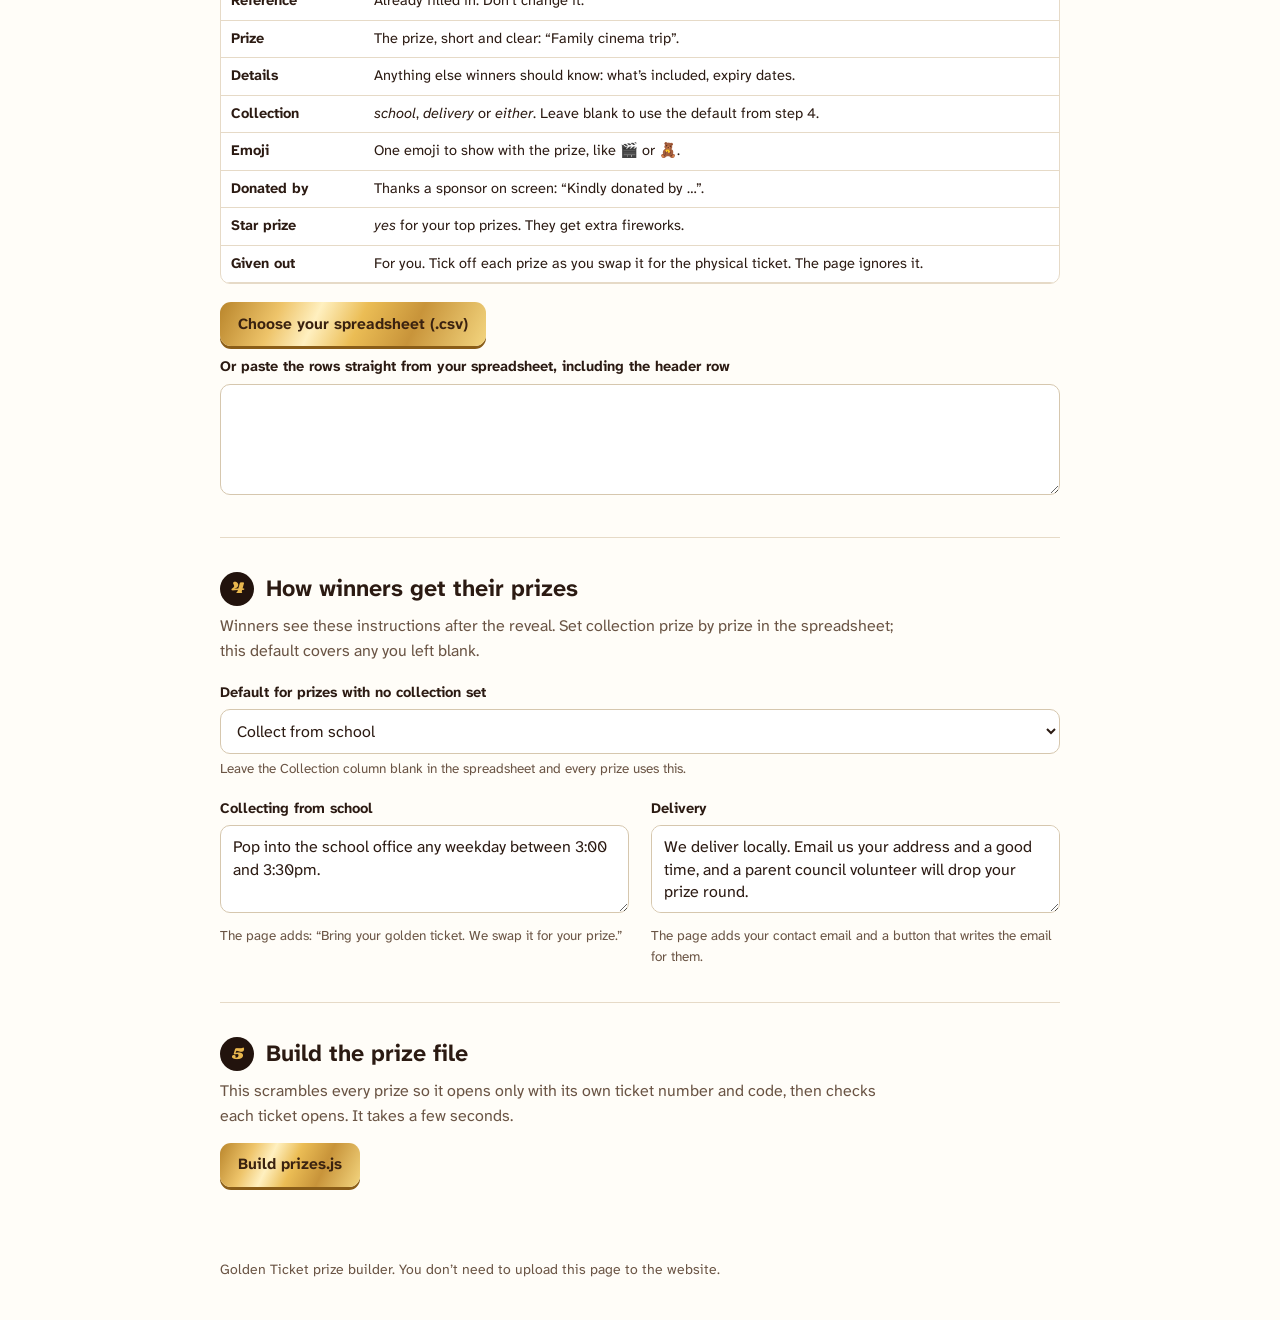
==== commit 7936f97b: "Set up the golden ticket page for one.com hosting - index.html: send anyone who opens the page on ht" ====
--- a/golden-ticket/admin.html
+++ b/golden-ticket/admin.html
@@ -248,7 +248,7 @@
           <option value="delivery">We deliver</option>
           <option value="either">Winner chooses</option>
         </select>
-        <small>Delivering 75 prizes takes a lot of volunteer time. Most schools default to collection and deliver only bulky prizes.</small>
+        <small>Leave the Collection column blank in the spreadsheet and every prize uses this.</small>
       </label>
     </div>
     <div class="grid2">
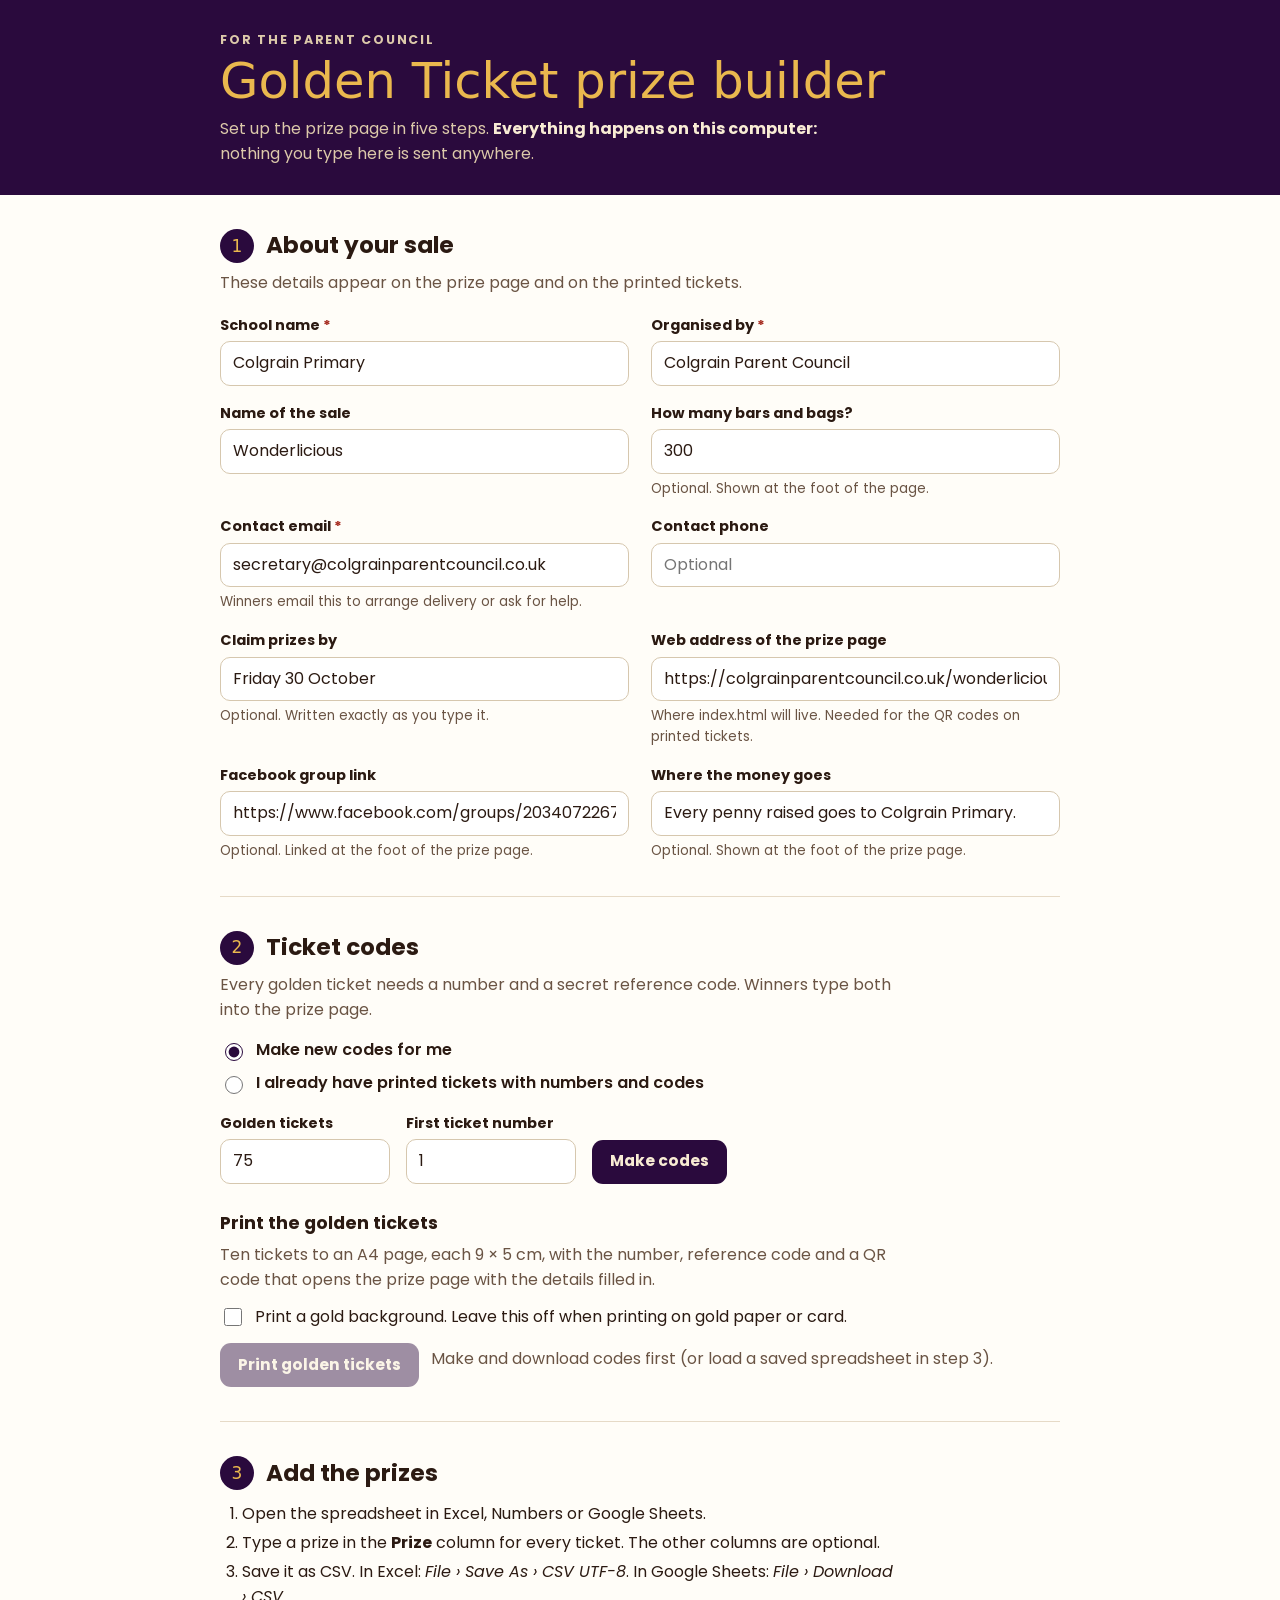
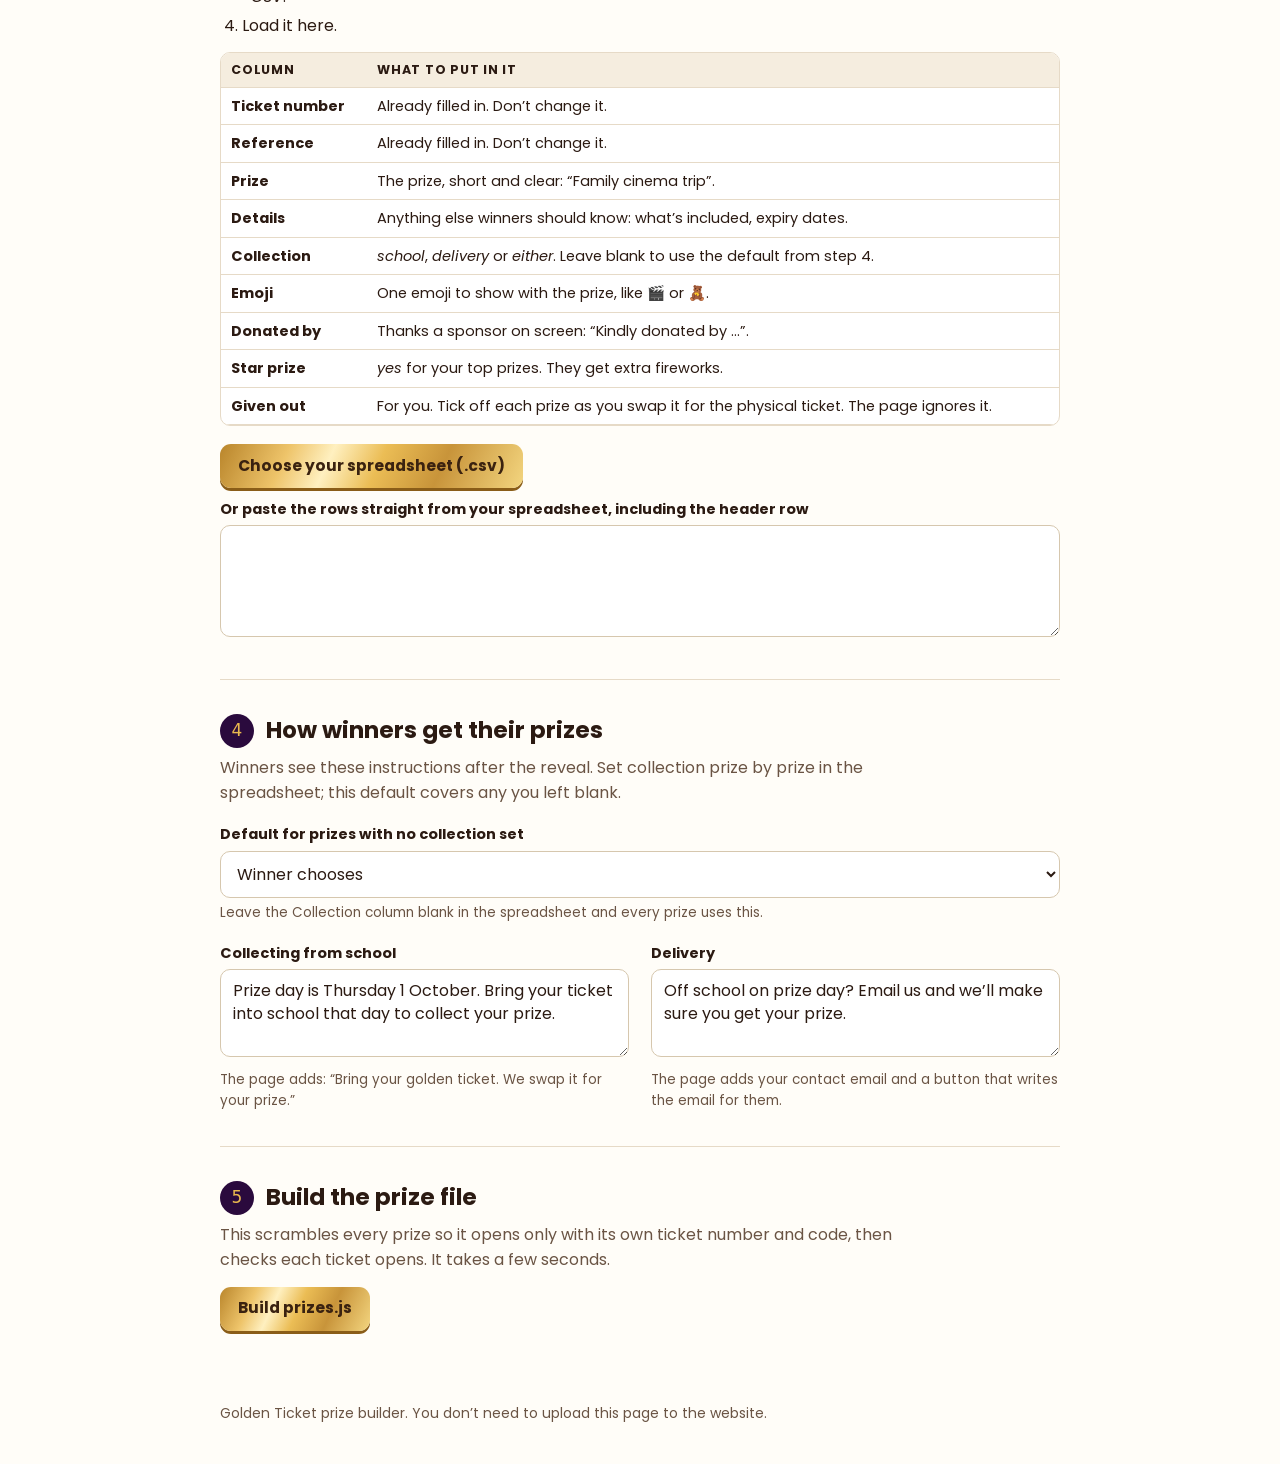
==== commit 8dd1ebd8: "Rebrand the golden ticket page for Colgrain's Wonderlicious event - index.html: Wonderlicious purple" ====
--- a/golden-ticket/admin.html
+++ b/golden-ticket/admin.html
@@ -8,7 +8,7 @@
 <link rel="icon" href="data:image/svg+xml,%3Csvg xmlns='http://www.w3.org/2000/svg' viewBox='0 0 32 32'%3E%3Crect x='1' y='8' width='30' height='16' rx='3' fill='%23eab84e'/%3E%3Cpath d='M22 9v14' stroke='%235a330c' stroke-width='1.5' stroke-dasharray='2 2'/%3E%3C/svg%3E">
 <link rel="preconnect" href="https://fonts.googleapis.com">
 <link rel="preconnect" href="https://fonts.gstatic.com" crossorigin>
-<link rel="stylesheet" href="https://fonts.googleapis.com/css2?family=Atkinson+Hyperlegible+Mono:wght@400;600&family=Atkinson+Hyperlegible+Next:wght@400;600;700&family=Shrikhand&display=swap">
+<link rel="stylesheet" href="https://fonts.googleapis.com/css2?family=Atkinson+Hyperlegible+Mono:wght@400;600&family=Chewy&family=Poppins:wght@400;600;700&display=swap">
 <style>
   :root {
     color-scheme: light;
@@ -17,15 +17,15 @@
     --line: #e6dac7;
     --paper: #fffdf8;
     --panel: #f5eddf;
-    --cocoa: #22130d;
+    --cocoa: #2a0a3d;
     --gold: #eab84e;
     --cream: #f8ecd4;
     --ok: #17705e;
     --bad: #a3261a;
     --warn: #875400;
     --foil: linear-gradient(115deg, #b9852b 0%, #eec46a 22%, #fff0c0 36%, #ebbd55 52%, #c8943a 72%, #f3d57f 100%);
-    --font-display: "Shrikhand", "Cooper Black", Georgia, serif;
-    --font-body: "Atkinson Hyperlegible Next", "Atkinson Hyperlegible", system-ui, -apple-system, "Segoe UI", Roboto, sans-serif;
+    --font-display: "Chewy", "Cooper Black", system-ui, sans-serif;
+    --font-body: "Poppins", system-ui, -apple-system, "Segoe UI", Roboto, sans-serif;
     --font-mono: "Atkinson Hyperlegible Mono", ui-monospace, "SF Mono", Menlo, Consolas, monospace;
   }
   [hidden] { display: none !important; }
@@ -37,7 +37,7 @@
 
   .top { background: var(--cocoa); color: var(--cream); padding-block: 30px 28px; }
   .kicker { margin: 0; font-size: 12.5px; font-weight: 700; letter-spacing: 0.14em; text-transform: uppercase; color: var(--gold); }
-  h1 { margin: 6px 0 10px; font: 400 clamp(2rem, 5.5vw, 2.9rem)/1.05 var(--font-display); color: var(--gold); }
+  h1 { margin: 6px 0 10px; font: 400 clamp(2.2rem, 6vw, 3.1rem)/1.05 var(--font-display); color: var(--gold); }
   .top p { margin: 0; max-width: 62ch; color: #dcc9aa; }
   .top strong { color: var(--cream); }
 
@@ -146,11 +146,13 @@
       <label class="field"><span>School name <b class="req">*</b></span><input type="text" id="s-schoolName" placeholder="Thistlebank Primary"></label>
       <label class="field"><span>Organised by <b class="req">*</b></span><input type="text" id="s-organiser" placeholder="Thistlebank Parent Council"></label>
       <label class="field"><span>Name of the sale</span><input type="text" id="s-eventName" placeholder="Golden Ticket Chocolate Sale"></label>
-      <label class="field"><span>How many chocolate bars?</span><input type="number" id="s-totalBars" min="0" step="1" placeholder="300"><small>Optional. Shown at the foot of the page.</small></label>
+      <label class="field"><span>How many bars and bags?</span><input type="number" id="s-totalBars" min="0" step="1" placeholder="300"><small>Optional. Shown at the foot of the page.</small></label>
       <label class="field"><span>Contact email <b class="req">*</b></span><input type="email" id="s-contactEmail" placeholder="parentcouncil@yourschool.org"><small>Winners email this to arrange delivery or ask for help.</small></label>
       <label class="field"><span>Contact phone</span><input type="text" id="s-contactPhone" placeholder="Optional"></label>
       <label class="field"><span>Claim prizes by</span><input type="text" id="s-claimBy" placeholder="Friday 12 December"><small>Optional. Written exactly as you type it.</small></label>
       <label class="field"><span>Web address of the prize page</span><input type="url" id="s-pageUrl" placeholder="https://"><small>Where index.html will live. Needed for the QR codes on printed tickets.</small></label>
+      <label class="field"><span>Facebook group link</span><input type="url" id="s-facebookUrl" placeholder="https://www.facebook.com/groups/…"><small>Optional. Linked at the foot of the prize page.</small></label>
+      <label class="field"><span>Where the money goes</span><input type="text" id="s-raisingFor" placeholder="Every penny raised goes to …"><small>Optional. Shown at the foot of the prize page.</small></label>
     </div>
   </section>
 
@@ -188,7 +190,7 @@
 
     <h3>Print the golden tickets</h3>
     <p class="intro-text">Ten tickets to an A4 page, each 9 × 5 cm, with the number, reference code and a QR code that opens the prize page with the details filled in.</p>
-    <label class="check"><input type="checkbox" id="print-gold" checked> <span>Print a gold background. Untick this if you’re printing on gold card.</span></label>
+    <label class="check"><input type="checkbox" id="print-gold"> <span>Print a gold background. Leave this off when printing on gold paper or card.</span></label>
     <div class="btn-row">
       <button type="button" class="btn btn-dark" id="print-btn" disabled>Print golden tickets</button>
       <span class="intro-text" id="print-hint">Make and download codes first (or load a saved spreadsheet in step 3).</span>
@@ -293,12 +295,21 @@
 
   var GT = window.GoldenTicket;
   var $ = function (id) { return document.getElementById(id); };
-  var KEYS = ['schoolName', 'organiser', 'eventName', 'totalBars', 'contactEmail', 'contactPhone', 'claimBy', 'pageUrl', 'defaultCollection', 'schoolCollection', 'delivery'];
+  var KEYS = ['schoolName', 'organiser', 'eventName', 'totalBars', 'contactEmail', 'contactPhone', 'claimBy', 'pageUrl', 'facebookUrl', 'raisingFor', 'defaultCollection', 'schoolCollection', 'delivery'];
+  // Colgrain's Wonderlicious details, from the parents' poster and the wrapper terms.
   var DEFAULTS = {
-    eventName: 'Golden Ticket Chocolate Sale',
-    defaultCollection: 'school',
-    schoolCollection: 'Pop into the school office any weekday between 3:00 and 3:30pm.',
-    delivery: 'We deliver locally. Email us your address and a good time, and a parent council volunteer will drop your prize round.'
+    schoolName: 'Colgrain Primary',
+    organiser: 'Colgrain Parent Council',
+    eventName: 'Wonderlicious',
+    totalBars: 300,
+    contactEmail: 'secretary@colgrainparentcouncil.co.uk',
+    claimBy: 'Friday 30 October',
+    pageUrl: 'https://colgrainparentcouncil.co.uk/wonderlicious/',
+    facebookUrl: 'https://www.facebook.com/groups/203407226747873',
+    raisingFor: 'Every penny raised goes to Colgrain Primary.',
+    defaultCollection: 'either',
+    schoolCollection: 'Prize day is Thursday 1 October. Bring your ticket into school that day to collect your prize.',
+    delivery: 'Off school on prize day? Email us and we’ll make sure you get your prize.'
   };
   var COLLECTION_LABELS = { school: 'School', delivery: 'Delivery', either: 'Winner chooses' };
   var state = { generated: null, generatedSaved: false, sheet: null, printSource: null, built: null, remakeArmed: false };
@@ -437,29 +448,34 @@
   var PRINT_CSS = [
     '@page { size: A4 portrait; margin: 10mm; }',
     '* { box-sizing: border-box; }',
-    'body { margin: 0; background: #e9e4dc; color: #3b2208; font-family: "Atkinson Hyperlegible Next", Arial, sans-serif; }',
-    '.bar { position: sticky; top: 0; z-index: 2; display: flex; flex-wrap: wrap; align-items: center; gap: 10px 16px; padding: 12px 18px; background: #22130d; color: #f8ecd4; font-size: 15px; }',
+    'body { margin: 0; background: #d9d2e0; color: #3a0c57; font-family: Poppins, Arial, sans-serif; }',
+    '.bar { position: sticky; top: 0; z-index: 2; display: flex; flex-wrap: wrap; align-items: center; gap: 10px 16px; padding: 12px 18px; background: #2a0a3d; color: #fef7e5; font-size: 14.5px; }',
     '.bar p { margin: 0; flex: 1 1 380px; }',
-    '.bar button { padding: 10px 18px; border: 0; border-radius: 10px; background: #eab84e; color: #3a2210; font: 700 15px sans-serif; cursor: pointer; }',
+    '.bar button { padding: 10px 18px; border: 0; border-radius: 10px; background: #eab84e; color: #3a0c57; font: 700 15px Poppins, sans-serif; cursor: pointer; }',
+    '.bar button[disabled] { opacity: .6; cursor: progress; }',
     '.page { width: 210mm; min-height: 297mm; margin: 14px auto; padding: 10mm; background: #fff; box-shadow: 0 2px 10px rgba(0,0,0,.15); }',
+    '.plain .page { background: linear-gradient(135deg, #dcb453, #f6e2a0 40%, #e3bd5c 70%, #cf9f3b); }',
     '.grid { display: grid; grid-template-columns: 90mm 90mm; grid-auto-rows: 50mm; column-gap: 10mm; row-gap: 6mm; }',
-    '.t { display: flex; overflow: hidden; border: 0.3mm dashed #8f7d63; -webkit-print-color-adjust: exact; print-color-adjust: exact; }',
+    '.t { position: relative; display: flex; overflow: hidden; border: 0.3mm dashed rgba(58, 12, 87, .55); -webkit-print-color-adjust: exact; print-color-adjust: exact; }',
+    '.t::before, .t::after { content: ""; position: absolute; pointer-events: none; border-style: solid; border-color: #3a0c57; }',
+    '.t::before { inset: 1.6mm; border-width: 0.35mm; border-radius: 2.4mm; }',
+    '.t::after { inset: 2.3mm; border-width: 0.15mm; border-radius: 1.8mm; }',
     '.gold .t { background: linear-gradient(115deg, #d4a23c, #f6dc8e 30%, #e5b44f 55%, #f3d882 80%, #cc9a36); }',
-    '.t-main { flex: 1; min-width: 0; display: flex; flex-direction: column; justify-content: space-between; padding: 3.2mm 2.5mm 3mm 4mm; }',
+    '.t-main { position: relative; z-index: 1; flex: 1; min-width: 0; display: flex; flex-direction: column; justify-content: space-between; padding: 3.7mm 2mm 3.4mm 4.6mm; }',
     '.t p { margin: 0; }',
-    '.t-school { font-size: 6.5pt; font-weight: 700; letter-spacing: .14em; text-transform: uppercase; white-space: nowrap; overflow: hidden; text-overflow: ellipsis; }',
-    '.t-title { font: 400 19pt/1 "Shrikhand", "Cooper Black", Georgia, serif; color: #5a330c; }',
-    '.t-msg { font-size: 7.5pt; line-height: 1.25; }',
+    '.t-presents { font-size: 5.2pt; font-weight: 600; letter-spacing: .14em; text-transform: uppercase; white-space: nowrap; overflow: hidden; text-overflow: ellipsis; }',
+    '.t-event { font: 400 12pt/1 Chewy, "Cooper Black", sans-serif; }',
+    '.t-title { font: 400 21pt/.95 Chewy, "Cooper Black", sans-serif; }',
     '.t-ref { display: flex; align-items: baseline; gap: 2mm; white-space: nowrap; }',
-    '.t-label { font-size: 5.8pt; font-weight: 700; letter-spacing: .13em; text-transform: uppercase; }',
+    '.t-label { font-size: 5.6pt; font-weight: 700; letter-spacing: .13em; text-transform: uppercase; }',
     '.t-code { font: 600 13pt/1 "Atkinson Hyperlegible Mono", "Courier New", monospace; letter-spacing: .06em; }',
-    '.t-url { font-size: 6.5pt; line-height: 1.25; overflow-wrap: anywhere; }',
-    '.t-keep { font-size: 6pt; font-weight: 700; }',
-    '.t-stub { flex: none; width: 24mm; display: flex; flex-direction: column; align-items: center; justify-content: center; gap: 1.2mm; padding: 2mm 1.5mm; border-left: 0.4mm dotted #6d4c1f; text-align: center; }',
-    '.t-no { font: 600 17pt/1 "Atkinson Hyperlegible Mono", "Courier New", monospace; }',
-    '.t-qr { width: 18mm; height: 18mm; }',
+    '.t-url { font-size: 6.2pt; line-height: 1.25; overflow-wrap: anywhere; }',
+    '.t-keep { font-size: 6pt; font-weight: 700; line-height: 1.25; }',
+    '.t-stub { position: relative; z-index: 1; flex: none; width: 24mm; display: flex; flex-direction: column; align-items: center; justify-content: center; gap: 1mm; padding: 3mm 2.4mm 3mm 1.6mm; border-left: 0.4mm dotted #3a0c57; text-align: center; }',
+    '.t-no { font: 600 16pt/1 "Atkinson Hyperlegible Mono", "Courier New", monospace; }',
+    '.t-qr { width: 18.5mm; height: 18.5mm; }',
     '.t-qr svg { width: 100%; height: 100%; display: block; }',
-    '@media print { body { background: none; } .bar { display: none; } .page { width: auto; min-height: 0; margin: 0; padding: 0; box-shadow: none; break-after: page; } .page:last-child { break-after: auto; } }'
+    '@media print { body { background: none; } .bar { display: none; } .page, .plain .page { width: auto; min-height: 0; margin: 0; padding: 0; background: none; box-shadow: none; break-after: page; } .page:last-child { break-after: auto; } }'
   ].join('\n');
 
   function ticketSheet(tickets, s, gold) {
@@ -472,21 +488,27 @@
       return '<section class="page"><div class="grid">' + page.map(function (t) {
         var qr = withQr ? '<div class="t-qr">' + qrSvg(base + '#t=' + encodeURIComponent(t.number) + '&r=' + encodeURIComponent(GT.canonRef(t.reference))) + '</div>' : '';
         return '<article class="t"><div class="t-main">' +
-          '<p class="t-school">' + esc(s.schoolName || '') + '</p>' +
+          '<p class="t-presents">' + esc(s.organiser || s.schoolName || '') + (s.organiser ? ' presents' : '') + '</p>' +
+          (s.eventName ? '<p class="t-event">' + esc(s.eventName) + '</p>' : '') +
           '<p class="t-title">Golden Ticket</p>' +
-          '<p class="t-msg">Congratulations! You’ve found a golden ticket.</p>' +
           '<p class="t-ref"><span class="t-label">Reference</span><span class="t-code">' + esc(GT.displayRef(t.reference)) + '</span></p>' +
           '<p class="t-url">' + (shortUrl ? 'See your prize at <b>' + esc(shortUrl) + '</b>' : 'See your prize on the school website') + '</p>' +
-          '<p class="t-keep">Keep this ticket. You’ll swap it for your prize.</p>' +
+          '<p class="t-keep">Keep this ticket. Bring it in on prize day to collect your prize.</p>' +
           '</div><div class="t-stub"><span class="t-label">No.</span><span class="t-no">' + esc(t.number) + '</span>' + qr + '</div></article>';
       }).join('') + '</div></section>';
     }).join('');
+    var advice = gold
+      ? 'Print at 100% scale (“Actual size”) with “Background graphics” turned on, then cut along the dashed lines.'
+      : 'For gold paper: print at 100% scale (“Actual size”), and try one sheet first. Cut along the dashed lines.';
     return '<!doctype html><html lang="en-GB"><head><meta charset="utf-8"><title>Golden tickets to print</title>' +
-      '<link rel="stylesheet" href="https://fonts.googleapis.com/css2?family=Atkinson+Hyperlegible+Mono:wght@600&family=Atkinson+Hyperlegible+Next:wght@400;700&family=Shrikhand&display=swap">' +
+      '<link rel="stylesheet" href="https://fonts.googleapis.com/css2?family=Atkinson+Hyperlegible+Mono:wght@600&family=Chewy&family=Poppins:wght@400;600;700&display=swap">' +
       '<style>' + PRINT_CSS + '</style></head><body class="' + (gold ? 'gold' : 'plain') + '">' +
-      '<div class="bar"><p>' + tickets.length + ' golden tickets on ' + pages.length + ' A4 page' + (pages.length === 1 ? '' : 's') +
-      '. Print at 100% scale (“Actual size”), turn on “Background graphics” for the gold, then cut along the dashed lines.</p>' +
-      '<button type="button" onclick="window.print()">Print</button></div>' + html + '</body></html>';
+      '<div class="bar"><p>' + tickets.length + ' golden tickets on ' + pages.length + ' A4 page' + (pages.length === 1 ? '' : 's') + '. ' + advice + '</p>' +
+      '<button type="button" id="print-now" disabled onclick="window.print()">Loading fonts…</button></div>' + html +
+      // Keep Print disabled until the fonts arrive, so tickets never print in a fallback font.
+      '<script>(function () { var b = document.getElementById("print-now"); function ready() { b.disabled = false; b.textContent = "Print"; }' +
+      ' if (document.fonts && document.fonts.ready) { document.fonts.ready.then(ready); setTimeout(ready, 6000); } else { ready(); } })();<\/script>' +
+      '</body></html>';
   }
 
   $('print-btn').addEventListener('click', function () {
@@ -582,6 +604,7 @@
     if (!s.organiser) issues.push('Add who is organising the sale in step 1.');
     if (!/^[^@\s]+@[^@\s]+\.[^@\s]+$/.test(s.contactEmail)) issues.push('Add a contact email in step 1. Winners use it to arrange delivery.');
     if (s.pageUrl && !/^https:\/\//i.test(s.pageUrl)) issues.push('The prize page address in step 1 should start with https://');
+    if (s.facebookUrl && !/^https:\/\//i.test(s.facebookUrl)) issues.push('The Facebook link in step 1 should start with https://');
     if (!state.sheet || !state.sheet.tickets.length) issues.push('Load your prize spreadsheet in step 3.');
     else if (state.sheet.problems.some(function (p) { return p.level === 'error'; })) issues.push('Fix the rows marked in red in step 3.');
     if (!GT.isSupported()) issues.push('This browser can’t build the file. Try an up-to-date Chrome, Edge, Firefox or Safari.');
